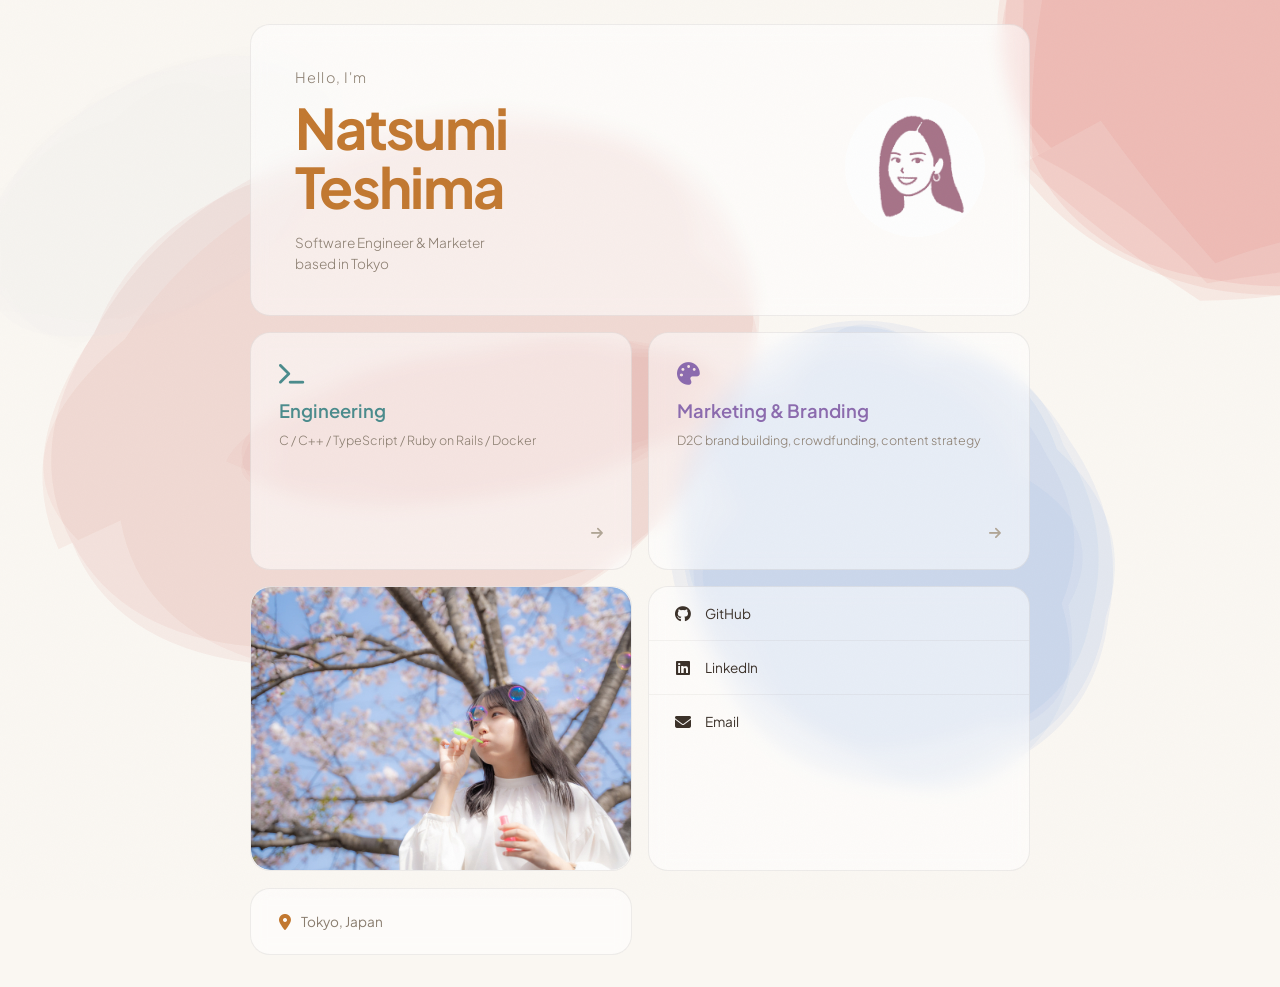
==== index.html @ 4cb2f99a "Change font to Plus Jakarta Sans" ====
<!DOCTYPE html>
<html>
	<head>
		<title>Natsumi Teshima</title>
		<meta charset="UTF-8" name="viewport" content="width=device-width, initial-scale=1.0">
		<link rel="preconnect" href="https://fonts.googleapis.com">
		<link rel="preconnect" href="https://fonts.gstatic.com" crossorigin>
		<link rel="stylesheet" href="https://cdnjs.cloudflare.com/ajax/libs/font-awesome/6.4.0/css/all.min.css">
		<link href="https://fonts.googleapis.com/css2?family=Plus+Jakarta+Sans:ital,wght@0,200..800;1,200..800&display=swap" rel="stylesheet">
		<link rel="stylesheet" type="text/css" href="css/style.css">
	</head>
	<body class="lang-en home-page">
		<div id="top-div">
			<div class="bento-grid">
				<!-- Hero card: name + avatar -->
				<a href="about.html" class="bento-card bento-hero">
					<div class="bento-hero-content">
						<p class="bento-hello">Hello, I'm</p>
						<h1 class="bento-name"><span class="natsumi" id="natsumi-home-page">Natsumi<br>Teshima</span></h1>
						<p class="bento-tagline">Software Engineer & Marketer<br>based in Tokyo</p>
					</div>
					<div class="bento-hero-image">
						<img src="images/avatar.png" alt="Natsumi Teshima">
					</div>
				</a>

				<!-- Engineering card -->
				<a href="engineering.html" class="bento-card bento-engineering">
					<div class="bento-card-icon"><i class="fas fa-terminal"></i></div>
					<h2 class="bento-card-title">Engineering</h2>
					<p class="bento-card-desc">C / C++ / TypeScript / Ruby on Rails / Docker</p>
					<span class="bento-card-arrow"><i class="fas fa-arrow-right"></i></span>
				</a>

				<!-- Marketing card -->
				<a href="marketing.html" class="bento-card bento-marketing">
					<div class="bento-card-icon"><i class="fas fa-palette"></i></div>
					<h2 class="bento-card-title">Marketing & Branding</h2>
					<p class="bento-card-desc">D2C brand building, crowdfunding, content strategy</p>
					<span class="bento-card-arrow"><i class="fas fa-arrow-right"></i></span>
				</a>

				<!-- Photo card -->
				<div class="bento-card bento-photo">
					<img src="images/photo1.jpg" alt="Photography">
				</div>

				<!-- Social card -->
				<div class="bento-card bento-social">
					<a href="https://github.com/" target="_blank" class="bento-social-link">
						<i class="fab fa-github"></i>
						<span>GitHub</span>
					</a>
					<a href="https://linkedin.com/" target="_blank" class="bento-social-link">
						<i class="fab fa-linkedin"></i>
						<span>LinkedIn</span>
					</a>
					<a href="mailto:natsu.bsk810@gmail.com" class="bento-social-link">
						<i class="fas fa-envelope"></i>
						<span>Email</span>
					</a>
				</div>

				<!-- Location card -->
				<div class="bento-card bento-location">
					<span class="bento-location-pin"><i class="fas fa-map-marker-alt"></i></span>
					<span class="bento-location-text">Tokyo, Japan</span>
				</div>
			</div>
		</div>
		<script src="js/watercolor.js"></script>
	</body>
</html>
---- css/style.css ----
* {
	text-decoration: none;
	list-style: none;
}

:root {
	--primary-color: #faf7f2;
	--secondary-color: #3a3028;
	--tertiary-color: rgba(245, 240, 232, 0.95);
	--natsumi-color: #c27830;
	--engineering-color: #4a8b8c;
	--marketing-color: #8b6aae;
	--technology-color: #a0644a;
}

html {
	font-family: 'Plus Jakarta Sans', sans-serif;
	font-weight: 400;
	background-color: var(--primary-color);
	line-height: 25px;
	color: var(--secondary-color);
}

body {
	margin-left: 20%;
	margin-right: 20%;
	margin-top: 80px;
	position: relative;
	overflow-x: hidden;
}

/* Content above watercolor canvas */
#top-div, #core-content, .navbar, footer {
	position: relative;
	z-index: 2;
}

/* ============================================
   WATERCOLOR CANVAS
   ============================================ */

/* Paper texture */
body::before {
	content: '';
	position: fixed;
	inset: 0;
	background-image: url("data:image/svg+xml,%3Csvg width='200' height='200' xmlns='http://www.w3.org/2000/svg'%3E%3Cfilter id='noise'%3E%3CfeTurbulence type='fractalNoise' baseFrequency='0.9' numOctaves='4' stitchTiles='stitch'/%3E%3C/filter%3E%3Crect width='200' height='200' filter='url(%23noise)' opacity='0.025'/%3E%3C/svg%3E");
	pointer-events: none;
	z-index: 99999;
	opacity: 1;
}

/* Watercolor canvas is drawn by js/watercolor.js */

/* ============================================
   HOME PAGE
   ============================================ */

.home-page {
	margin-top: 0;
	margin-left: 0;
	margin-right: 0;
}

ul {
	padding-left: 0;
}

#top-div {
	min-height: 100vh;
	display: flex;
	justify-content: center;
	align-items: center;
	padding: 24px;
}

/* Bento Grid */
.bento-grid {
	display: grid;
	grid-template-columns: 1fr 1fr;
	grid-template-rows: auto auto auto;
	gap: 16px;
	max-width: 780px;
	width: 100%;
}

.bento-card {
	background: rgba(255, 255, 255, 0.55);
	backdrop-filter: blur(8px);
	-webkit-backdrop-filter: blur(8px);
	border: 1px solid rgba(58, 48, 40, 0.08);
	border-radius: 20px;
	padding: 28px;
	transition: all 0.35s cubic-bezier(0.25, 0.46, 0.45, 0.94);
	position: relative;
	overflow: hidden;
	color: var(--secondary-color);
}

.bento-card:hover {
	text-decoration: none;
	color: var(--secondary-color);
}

/* Hero card */
.bento-hero {
	grid-column: 1 / -1;
	display: flex;
	align-items: center;
	justify-content: space-between;
	padding: 40px 44px;
	gap: 32px;
}

.bento-hero:hover {
	transform: translateY(-3px);
	box-shadow: 0 12px 40px rgba(194, 120, 48, 0.1);
	border-color: rgba(194, 120, 48, 0.2);
}

.bento-hero-content {
	flex: 1;
}

.bento-hello {
	font-size: 0.9rem;
	color: #8a7d6f;
	margin: 0 0 8px 0;
	font-weight: 300;
	letter-spacing: 0.08em;
}

.bento-name {
	font-size: 3.5rem;
	line-height: 1.05;
	margin: 0;
	letter-spacing: -0.03em;
	font-weight: 700;
}

.bento-tagline {
	font-size: 0.85rem;
	color: #8a7d6f;
	margin: 16px 0 0 0;
	line-height: 1.6;
	font-weight: 300;
}

.bento-hero-image img {
	width: 140px;
	height: 140px;
	border-radius: 50%;
	object-fit: cover;
	object-position: center 35%;
	animation: float 4s ease-in-out infinite;
}

/* Engineering card */
.bento-engineering {
	display: flex;
	flex-direction: column;
	justify-content: space-between;
	min-height: 180px;
}

.bento-engineering:hover {
	transform: translateY(-3px);
	box-shadow: 0 12px 40px rgba(74, 139, 140, 0.12);
	border-color: rgba(74, 139, 140, 0.3);
}

.bento-engineering .bento-card-icon {
	color: var(--engineering-color);
}

.bento-engineering .bento-card-title {
	color: var(--engineering-color);
}

/* Marketing card */
.bento-marketing {
	display: flex;
	flex-direction: column;
	justify-content: space-between;
	min-height: 180px;
}

.bento-marketing:hover {
	transform: translateY(-3px);
	box-shadow: 0 12px 40px rgba(139, 106, 174, 0.12);
	border-color: rgba(139, 106, 174, 0.3);
}

.bento-marketing .bento-card-icon {
	color: var(--marketing-color);
}

.bento-marketing .bento-card-title {
	color: var(--marketing-color);
}

/* Card shared styles */
.bento-card-icon {
	font-size: 1.4rem;
	margin-bottom: 12px;
}

.bento-card-icon i {
	margin: 0;
}

.bento-card-title {
	font-size: 1.15rem;
	font-weight: 600;
	margin: 0 0 8px 0;
}

.bento-card-title::after {
	display: none;
}

.bento-card-desc {
	font-size: 0.78rem;
	color: #8a7d6f;
	margin: 0;
	line-height: 1.5;
	font-weight: 300;
	flex: 1;
}

.bento-card-arrow {
	display: flex;
	justify-content: flex-end;
	margin-top: 12px;
	font-size: 0.85rem;
	color: #b0a595;
	transition: transform 0.3s;
}

.bento-card-arrow i {
	margin: 0;
}

.bento-card:hover .bento-card-arrow {
	transform: translateX(4px);
}

/* Photo card */
.bento-photo {
	padding: 0;
	grid-row: span 1;
}

.bento-photo img {
	width: 100%;
	height: 100%;
	min-height: 120px;
	object-fit: cover;
	border-radius: 20px;
	display: block;
}

/* Social card */
.bento-social {
	display: flex;
	flex-direction: column;
	gap: 0;
	padding: 0;
}

.bento-social-link {
	display: flex;
	align-items: center;
	gap: 12px;
	padding: 14px 24px;
	font-size: 0.85rem;
	color: var(--secondary-color);
	transition: all 0.25s;
	border-bottom: 1px solid rgba(58, 48, 40, 0.05);
}

.bento-social-link:last-child {
	border-bottom: none;
}

.bento-social-link:hover {
	background: rgba(194, 120, 48, 0.06);
	color: var(--natsumi-color);
	text-decoration: none;
	padding-left: 28px;
}

.bento-social-link i {
	font-size: 1rem;
	width: 20px;
	text-align: center;
	margin: 0;
}

/* Location card */
.bento-location {
	display: flex;
	align-items: center;
	gap: 10px;
	padding: 20px 28px;
}

.bento-location-pin {
	color: var(--natsumi-color);
	font-size: 1rem;
}

.bento-location-pin i {
	margin: 0;
}

.bento-location-text {
	font-size: 0.85rem;
	color: #8a7d6f;
	font-weight: 400;
}

/* Colored keywords - Monet palette */
.natsumi {
	color: var(--natsumi-color);
	display: inline-block;
	transition: 0.3s;
}

.nav-list li .natsumi {
	color: var(--natsumi-color);
}

.navbar-natsumi:hover {
	color: var(--natsumi-color);
}

#natsumi-home-page:hover {
	transform: scale(1.03);
}

.engineering {
	color: var(--engineering-color) !important;
	transition: 0.3s;
	display: inline-block;
}

.nav-list li .engineering {
	color: var(--engineering-color);
}

.navbar-engineering:hover {
	color: var(--engineering-color);
}


.marketing {
	color: var(--marketing-color) !important;
	display: inline-block;
	transition: 0.3s;
}

.nav-list li .marketing {
	color: var(--marketing-color);
}

.navbar-marketing:hover {
	color: var(--marketing-color);
}


.technology {
	color: var(--technology-color);
}

/* ============================================
   NAVBAR
   ============================================ */

.navbar {
	background-color: var(--tertiary-color);
	backdrop-filter: blur(12px);
	-webkit-backdrop-filter: blur(12px);
	color: #fff;
	position: fixed;
	width: 100vw;
	height: 60px;
	top: 0;
	left: 0;
	z-index: 100;
	display: flex;
	justify-content: space-between;
	align-items: center;
	border-bottom: 1px solid rgba(58, 48, 40, 0.06);
}

.nav-list {
	padding: 0;
	margin-left: 20%;
}

.nav-list li {
	display: inline;
	margin-right: 20px;
}

.nav-list li a {
	text-decoration: none;
	color: var(--secondary-color);
	transition: 0.2s;
}

.navbar .burger-menu {
	position: absolute;
	width: 30px;
	top: 0px;
	right: 0px;
	margin-right: 20px;
	margin-top: 15px;
	cursor: pointer;
	display: none;
	transition: 0.5s;
	opacity: 0.7;
}

.burger-menu:hover {
	rotate: 180deg;
}

/* ============================================
   LINKS & GENERAL
   ============================================ */

footer {
	color: #999;
	font-size: 14px;
	text-align: center;
	animation: fadein 1s ease-in-out;
}

a {
	color: inherit;
	text-decoration: none;
}

a:visited {
	color: inherit;
}

a:hover {
	color: var(--natsumi-color);
	text-decoration: underline;
}

.links {
	display: flex;
	margin: 0;
	padding: 0;
}

.links ul {
	list-style: none;
	padding-left: 0;
	margin: 0;
}

i, .icon {
	margin-right: 10px;
}

/* ============================================
   BIO TIMELINE
   ============================================ */

#bio {
	padding-left: 0;
	margin: 0;
}

#bio li {
	margin-bottom: 16px;
	display: flex;
}

.year {
	margin-right: 16px;
	font-weight: bold;
	color: #8a7d6f;
}

/* ============================================
   HEADINGS
   ============================================ */

h2 {
	margin-top: 40px;
	position: relative;
	display: inline-block;
}

/* Watercolor underline on h2 */
h2::after {
	content: '';
	position: absolute;
	bottom: -2px;
	left: -4px;
	right: -4px;
	height: 8px;
	border-radius: 4px;
	opacity: 0.25;
	z-index: -1;
}

h1 + h2::after,
.personal-projects h2::after,
div:nth-child(odd) > h2::after {
	background: linear-gradient(90deg, rgba(74, 139, 140, 0.6), rgba(74, 139, 140, 0.1));
}

.school-projects h2::after,
div:nth-child(even) > h2::after {
	background: linear-gradient(90deg, rgba(139, 106, 174, 0.6), rgba(139, 106, 174, 0.1));
}

h2, h3, h4, h5, h6 {
	scroll-margin-top: 60px;
}

h3 img {
	margin-top: -5px;
	margin-left: 8px;
	vertical-align: middle;
}

hr {
	margin: 50px;
	border: none;
	height: 1px;
	background: linear-gradient(90deg, transparent, rgba(58, 48, 40, 0.12), transparent);
}

/* ============================================
   PROJECTS
   ============================================ */

.project-screenshot {
	width: 100%;
	height: auto;
	border: 1px solid rgba(58, 48, 40, 0.12);
	border-radius: 10px;
}

.project-demo {
	border-radius: 12px;
}

.demo-label {
	font-weight: bold;
	margin-top: 1em;
	margin-bottom: 0.3em;
}

.project-div {
	display: none;
	animation: fadein 1s ease;
}

.project-name {
	transition: 0.2s;
}

.project-name:hover {
	text-decoration: underline;
	cursor: pointer;
}

.project-tech-icon {
	width: 25px;
	height: 25px;
	object-fit: contain;
}

.project-div a {
	text-decoration: underline;
}

/* ============================================
   TECH ICONS
   ============================================ */

.tech-icon {
	width: 42px;
	height: 42px;
	object-fit: contain;
	transition: transform 0.2s;
}

.tech-icon:hover {
	transform: scale(1.15);
}

.tech-link:hover {
	text-decoration: none;
}

/* ============================================
   HERO (ABOUT PAGE)
   ============================================ */

#hero-section {
	display: flex;
	align-items: center;
	gap: 60px;
	margin-bottom: 60px;
	margin-top: 20px;
}

#hero-text {
	flex: 1;
}

#hero-name {
	font-size: 4rem;
	font-weight: bold;
	color: var(--secondary-color);
	margin: 0 0 15px -5px;
	line-height: 1.1;
}

#hero-subtitle {
	font-size: 1.4rem;
	color: var(--natsumi-color);
	margin: 0;
	font-weight: 500;
}

#hero-image {
	flex: 0 0 auto;
}

#hero-profile-pic {
	width: 200px;
	height: 200px;
	border-radius: 50%;
	object-fit: cover;
	object-position: center 35%;
	scale: 1.15;
	animation: float 4s ease-in-out infinite;
}

@keyframes float {
	0%, 100% { transform: translateY(0px); }
	50% { transform: translateY(-8px); }
}

/* ============================================
   STATS
   ============================================ */

.stats-row {
	display: flex;
	gap: 40px;
	margin: 16px 0;
	padding: 16px 20px;
	background: linear-gradient(135deg, rgba(194, 120, 48, 0.06), rgba(139, 106, 174, 0.06));
	border-radius: 12px;
	border: 1px solid rgba(58, 48, 40, 0.05);
}

.stat-block {
	text-align: center;
}

.stat-value {
	font-size: 1.8rem;
	font-weight: bold;
	color: var(--secondary-color);
}

.stat-label {
	font-size: 0.8em;
	color: #8a7d6f;
}

/* ============================================
   PHOTO GRID
   ============================================ */

.photo-grid {
	display: grid;
	grid-template-columns: repeat(3, 1fr);
	gap: 8px;
	margin: 16px 0;
}

.photo-grid img {
	width: 100%;
	height: 180px;
	object-fit: cover;
	border-radius: 8px;
	border: 1px solid rgba(58, 48, 40, 0.08);
}

.photo-placeholder {
	width: 100%;
	height: 180px;
	background: linear-gradient(135deg, rgba(180, 210, 230, 0.15), rgba(210, 190, 140, 0.1));
	border-radius: 8px;
	display: flex;
	align-items: center;
	justify-content: center;
	font-size: 0.85em;
	color: #b0a595;
	border: 1px solid rgba(58, 48, 40, 0.06);
}

.photo-placeholder:nth-child(2) {
	background: linear-gradient(135deg, rgba(210, 170, 190, 0.15), rgba(170, 200, 160, 0.1));
}

.photo-placeholder:nth-child(3) {
	background: linear-gradient(135deg, rgba(170, 200, 160, 0.15), rgba(180, 210, 230, 0.1));
}

.photo-placeholder:nth-child(4) {
	background: linear-gradient(135deg, rgba(210, 190, 140, 0.15), rgba(210, 170, 190, 0.1));
}

.photo-placeholder:nth-child(5) {
	background: linear-gradient(135deg, rgba(180, 165, 210, 0.15), rgba(180, 210, 230, 0.1));
}

.photo-placeholder:nth-child(6) {
	background: linear-gradient(135deg, rgba(194, 120, 48, 0.1), rgba(170, 200, 160, 0.1));
}

/* ============================================
   EXPERIENCE
   ============================================ */

.experience-item {
	margin-bottom: 24px;
}

.experience-item h4 {
	margin: 0 0 4px 0;
}

.experience-item .period {
	font-size: 0.85em;
	color: #8a7d6f;
	margin-bottom: 4px;
}

.experience-item .role {
	font-weight: 600;
	margin-bottom: 4px;
}

.experience-item ul {
	padding-left: 20px;
	margin-top: 4px;
}

.experience-item ul li {
	list-style: disc;
	margin-bottom: 4px;
	font-size: 0.9em;
	color: #6b5d4f;
}

/* ============================================
   ANIMATIONS
   ============================================ */

@keyframes fall {
	from {
		opacity: 0;
		transform: translateY(-30px);
	}
	to {
		opacity: 1;
		transform: translateY(0);
	}
}

#natsumi-home-page {
	animation: fall 1.5s ease-in-out;
}

.bento-hero {
	animation: bento-appear 0.6s ease-out both;
}

.bento-engineering {
	animation: bento-appear 0.6s ease-out 0.1s both;
}

.bento-marketing {
	animation: bento-appear 0.6s ease-out 0.15s both;
}

.bento-photo {
	animation: bento-appear 0.6s ease-out 0.2s both;
}

.bento-social {
	animation: bento-appear 0.6s ease-out 0.25s both;
}

.bento-location {
	animation: bento-appear 0.6s ease-out 0.3s both;
}

@keyframes bento-appear {
	from {
		opacity: 0;
		transform: translateY(20px) scale(0.97);
	}
	to {
		opacity: 1;
		transform: translateY(0) scale(1);
	}
}

@keyframes fadein {
	from { opacity: 0; transform: translateY(-20px); }
	to   { opacity: 1; transform: translateY(0px); }
}

#top-div, #core-content {
	animation: fadein 1s ease-in-out;
}

/* ============================================
   IMAGE SLIDER
   ============================================ */

.image-slider {
	display: flex;
	overflow-x: auto;
	scroll-snap-type: x mandatory;
	gap: 15px;
	border-radius: 10px;
	scrollbar-width: none;
}

.image-slider::-webkit-scrollbar {
	display: none;
}

.image-slider img {
	flex: 0 0 85%;
	max-height: 300px;
	border-radius: 10px;
	object-fit: cover;
	scroll-snap-align: start;
}

/* ============================================
   LANGUAGE TOGGLE
   ============================================ */

body.lang-en .lang-jp { display: none; }
body.lang-jp .lang-en { display: none; }

.lang-toggle {
	text-align: right;
	margin-bottom: 10px;
	font-size: 0.9rem;
}

.lang-toggle a {
	cursor: pointer;
	color: var(--secondary-color);
	opacity: 0.5;
	transition: 0.3s;
}

.lang-toggle a.active {
	opacity: 1;
	font-weight: 700;
}

.lang-toggle a:hover {
	opacity: 1;
}

/* ============================================
   RESPONSIVE
   ============================================ */

.responsive-iframe-container {
	position: relative;
	padding-bottom: 56.25%;
	height: 0;
	overflow: hidden;
}

.responsive-iframe-container iframe {
	position: absolute;
	top: 0;
	left: 0;
	width: 100%;
	height: 100%;
}

@media (max-width: 576px) {
	body {
		margin-left: 5%;
		margin-right: 5%;
	}
}

@media (max-width: 768px) {
	.navbar .burger-menu {
		display: block;
	}

	.nav-list li {
		margin-right: 0px;
		margin-top: 25px;
		font-size: 1.2em;
	}

	.nav-list {
		margin: 0;
		position: absolute;
		top: 0px;
		left: 0px;
		width: 100%;
		height: 100vh;
		display: flex;
		justify-content: center;
		align-items: center;
		flex-direction: column;
		background-color: var(--tertiary-color);
		backdrop-filter: blur(12px);
		margin-left: 100%;
		transition: all 0.5s ease;
	}

	.nav-list.mobile-menu {
		margin-left: 0;
	}

	.bento-grid {
		grid-template-columns: 1fr;
		max-width: 100%;
	}

	.bento-hero {
		flex-direction: column;
		text-align: center;
		padding: 32px 24px;
		gap: 24px;
	}

	.bento-name {
		font-size: 2.5rem;
	}

	.bento-hero-image img {
		width: 110px;
		height: 110px;
	}

	#top-div {
		padding: 16px;
	}

	#hero-section {
		flex-direction: column;
		text-align: center;
		gap: 30px;
		margin-bottom: 40px;
	}

	#hero-name {
		font-size: 3rem;
		margin: 0 0 15px 0;
	}

	#hero-subtitle {
		font-size: 1.2rem;
	}

	#hero-profile-pic {
		width: 160px;
		height: 160px;
	}

	.photo-grid {
		grid-template-columns: repeat(2, 1fr);
	}

	.stats-row {
		flex-wrap: wrap;
		gap: 20px;
	}
}

@media (min-width: 1200px) {
	body {
		margin-left: 30%;
		margin-right: 30%;
	}
	.nav-list {
		margin-left: 30%;
	}
}
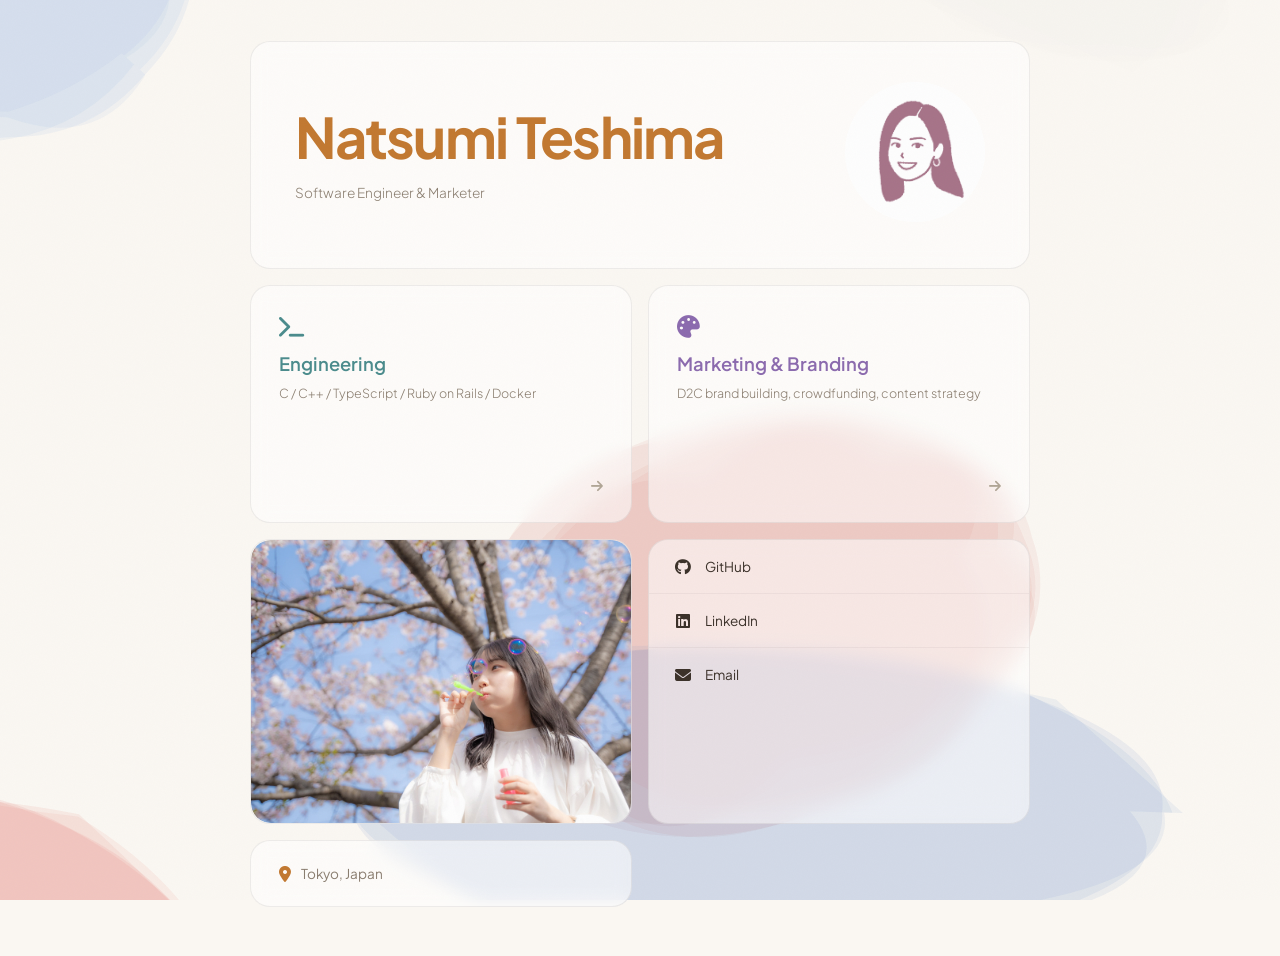
==== commit 5d3eb518: "Fixed index" ====
--- a/index.html
+++ b/index.html
@@ -15,9 +15,8 @@
 				<!-- Hero card: name + avatar -->
 				<a href="about.html" class="bento-card bento-hero">
 					<div class="bento-hero-content">
-						<p class="bento-hello">Hello, I'm</p>
-						<h1 class="bento-name"><span class="natsumi" id="natsumi-home-page">Natsumi<br>Teshima</span></h1>
-						<p class="bento-tagline">Software Engineer & Marketer<br>based in Tokyo</p>
+						<h1 class="bento-name"><span class="natsumi" id="natsumi-home-page">Natsumi Teshima</span></h1>
+						<p class="bento-tagline">Software Engineer & Marketer</p>
 					</div>
 					<div class="bento-hero-image">
 						<img src="images/avatar.png" alt="Natsumi Teshima">
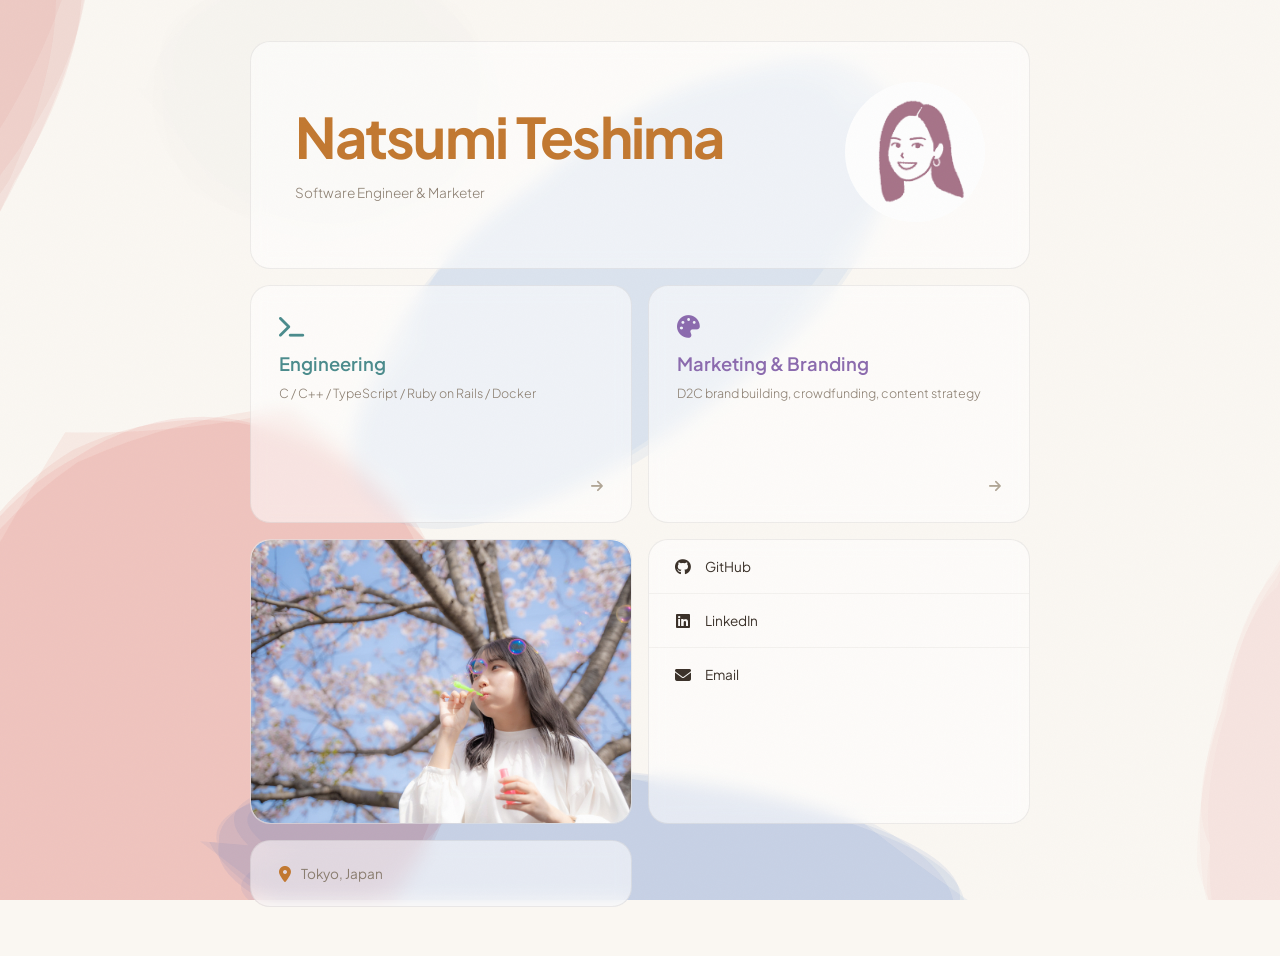
==== commit 6ccb0bc3: "Add favicon" ====
--- a/index.html
+++ b/index.html
@@ -8,6 +8,7 @@
 		<link rel="stylesheet" href="https://cdnjs.cloudflare.com/ajax/libs/font-awesome/6.4.0/css/all.min.css">
 		<link href="https://fonts.googleapis.com/css2?family=Plus+Jakarta+Sans:ital,wght@0,200..800;1,200..800&display=swap" rel="stylesheet">
 		<link rel="stylesheet" type="text/css" href="css/style.css">
+		<link rel="icon" type="image/png" href="images/avatar.png">
 	</head>
 	<body class="lang-en home-page">
 		<div id="top-div">
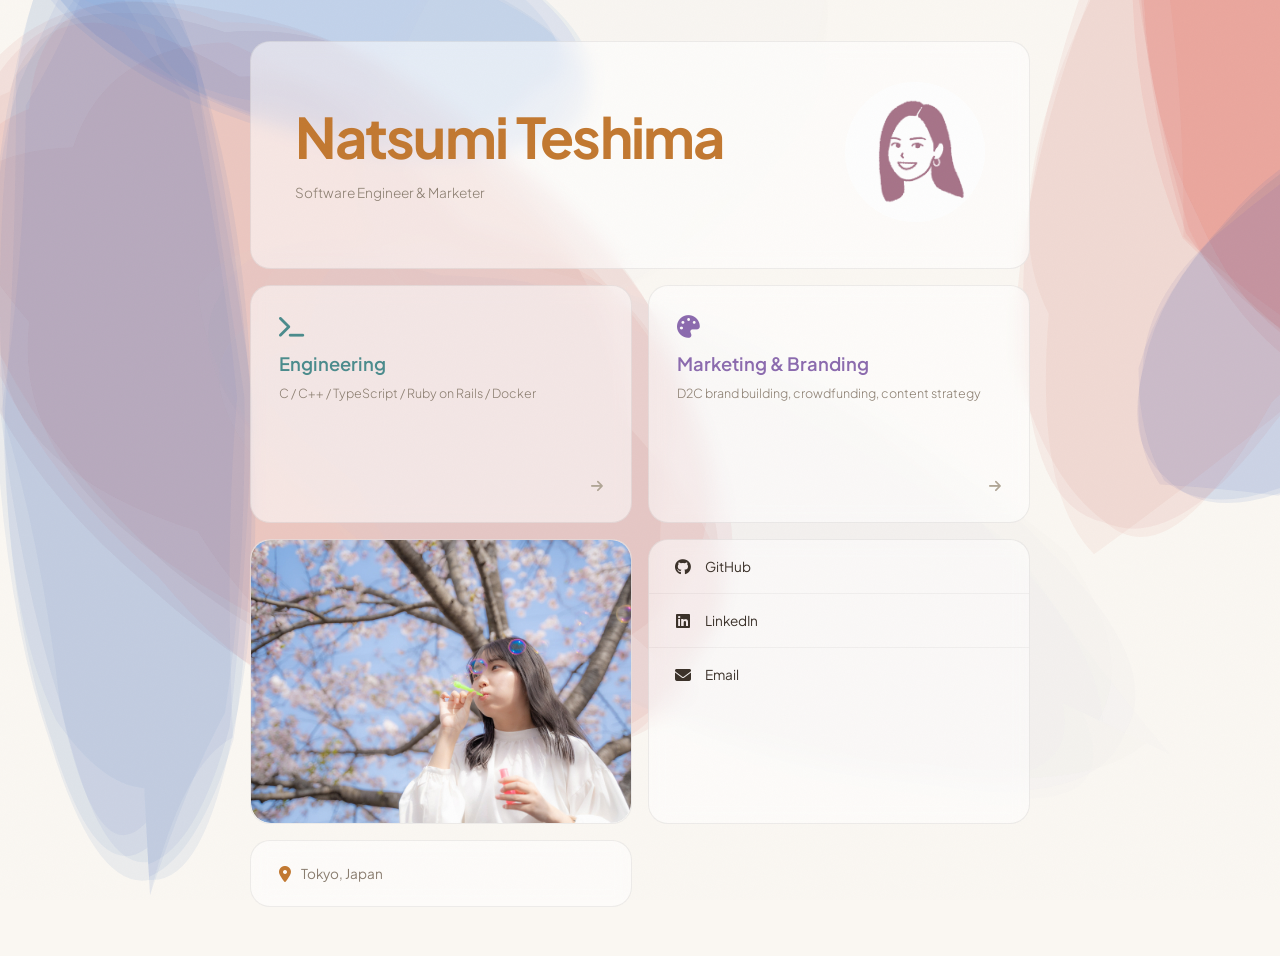
==== commit 7d282f7e: "Fix favicon" ====
--- a/index.html
+++ b/index.html
@@ -8,7 +8,7 @@
 		<link rel="stylesheet" href="https://cdnjs.cloudflare.com/ajax/libs/font-awesome/6.4.0/css/all.min.css">
 		<link href="https://fonts.googleapis.com/css2?family=Plus+Jakarta+Sans:ital,wght@0,200..800;1,200..800&display=swap" rel="stylesheet">
 		<link rel="stylesheet" type="text/css" href="css/style.css">
-		<link rel="icon" type="image/png" href="images/avatar.png">
+		<link rel="icon" type="image/png" href="images/favicon.png">
 	</head>
 	<body class="lang-en home-page">
 		<div id="top-div">
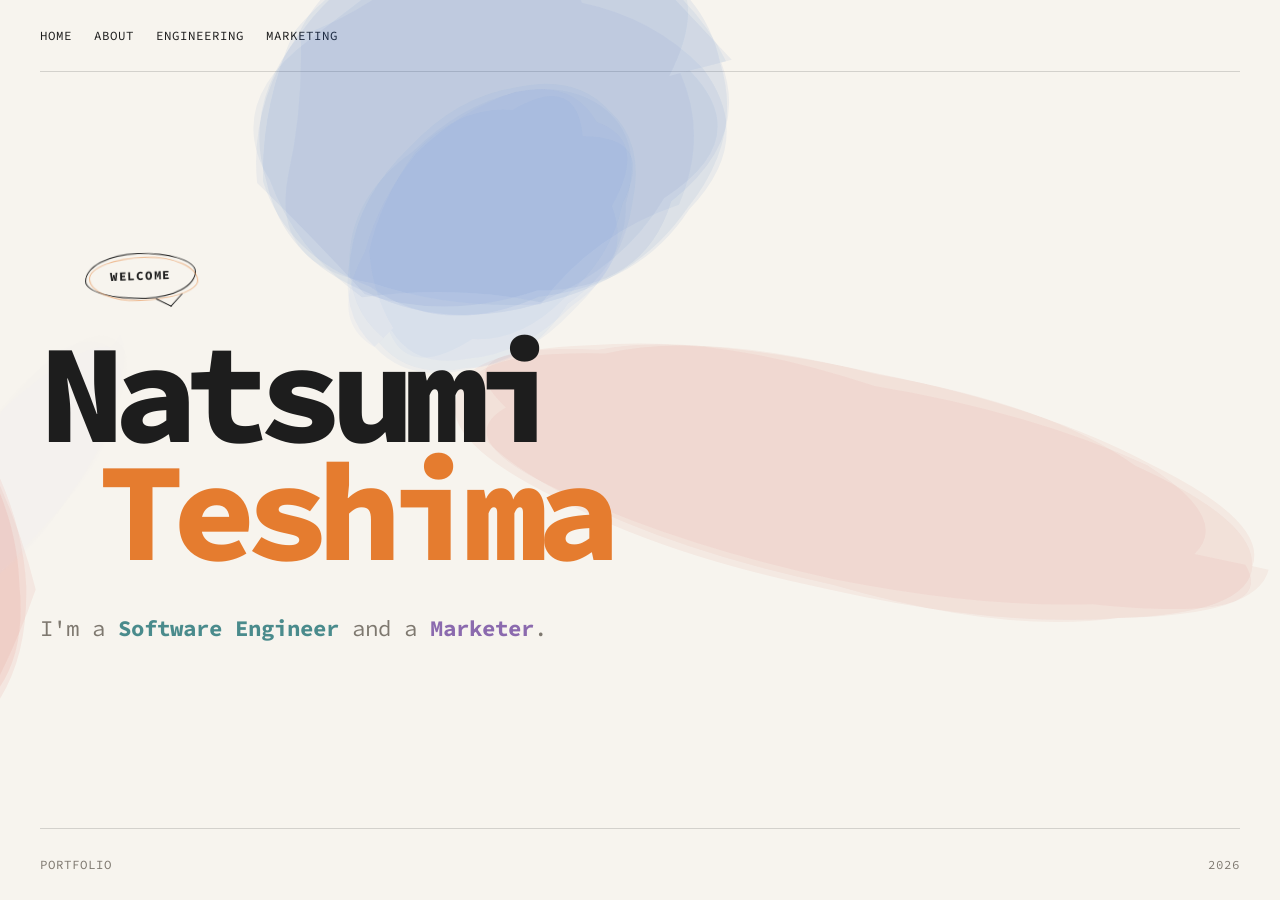
==== commit 43f6e45a: "Redesigned portfolio" ====
--- a/index.html
+++ b/index.html
@@ -1,73 +1,358 @@
 <!DOCTYPE html>
-<html>
-	<head>
-		<title>Natsumi Teshima</title>
-		<meta charset="UTF-8" name="viewport" content="width=device-width, initial-scale=1.0">
-		<link rel="preconnect" href="https://fonts.googleapis.com">
-		<link rel="preconnect" href="https://fonts.gstatic.com" crossorigin>
-		<link rel="stylesheet" href="https://cdnjs.cloudflare.com/ajax/libs/font-awesome/6.4.0/css/all.min.css">
-		<link href="https://fonts.googleapis.com/css2?family=Plus+Jakarta+Sans:ital,wght@0,200..800;1,200..800&display=swap" rel="stylesheet">
-		<link rel="stylesheet" type="text/css" href="css/style.css">
-		<link rel="icon" type="image/png" href="images/favicon.png">
-	</head>
-	<body class="lang-en home-page">
-		<div id="top-div">
-			<div class="bento-grid">
-				<!-- Hero card: name + avatar -->
-				<a href="about.html" class="bento-card bento-hero">
-					<div class="bento-hero-content">
-						<h1 class="bento-name"><span class="natsumi" id="natsumi-home-page">Natsumi Teshima</span></h1>
-						<p class="bento-tagline">Software Engineer & Marketer</p>
-					</div>
-					<div class="bento-hero-image">
-						<img src="images/avatar.png" alt="Natsumi Teshima">
-					</div>
-				</a>
-
-				<!-- Engineering card -->
-				<a href="engineering.html" class="bento-card bento-engineering">
-					<div class="bento-card-icon"><i class="fas fa-terminal"></i></div>
-					<h2 class="bento-card-title">Engineering</h2>
-					<p class="bento-card-desc">C / C++ / TypeScript / Ruby on Rails / Docker</p>
-					<span class="bento-card-arrow"><i class="fas fa-arrow-right"></i></span>
-				</a>
-
-				<!-- Marketing card -->
-				<a href="marketing.html" class="bento-card bento-marketing">
-					<div class="bento-card-icon"><i class="fas fa-palette"></i></div>
-					<h2 class="bento-card-title">Marketing & Branding</h2>
-					<p class="bento-card-desc">D2C brand building, crowdfunding, content strategy</p>
-					<span class="bento-card-arrow"><i class="fas fa-arrow-right"></i></span>
-				</a>
-
-				<!-- Photo card -->
-				<div class="bento-card bento-photo">
-					<img src="images/photo1.jpg" alt="Photography">
-				</div>
-
-				<!-- Social card -->
-				<div class="bento-card bento-social">
-					<a href="https://github.com/" target="_blank" class="bento-social-link">
-						<i class="fab fa-github"></i>
-						<span>GitHub</span>
-					</a>
-					<a href="https://linkedin.com/" target="_blank" class="bento-social-link">
-						<i class="fab fa-linkedin"></i>
-						<span>LinkedIn</span>
-					</a>
-					<a href="mailto:natsu.bsk810@gmail.com" class="bento-social-link">
-						<i class="fas fa-envelope"></i>
-						<span>Email</span>
-					</a>
-				</div>
-
-				<!-- Location card -->
-				<div class="bento-card bento-location">
-					<span class="bento-location-pin"><i class="fas fa-map-marker-alt"></i></span>
-					<span class="bento-location-text">Tokyo, Japan</span>
-				</div>
-			</div>
-		</div>
-		<script src="js/watercolor.js"></script>
-	</body>
+<html lang="en">
+<head>
+    <meta charset="UTF-8">
+    <meta name="viewport" content="width=device-width, initial-scale=1.0">
+    <title>Natsumi Teshima</title>
+    <link rel="preconnect" href="https://fonts.googleapis.com">
+    <link rel="preconnect" href="https://fonts.gstatic.com" crossorigin>
+    <link href="https://fonts.googleapis.com/css2?family=Source+Code+Pro:wght@400;500;600;700;800&display=swap" rel="stylesheet">
+    <link rel="icon" type="image/png" href="images/favicon.png">
+    <style>
+        :root {
+            --bg: #f7f4ee;
+            --text: #1d1d1d;
+            --muted: #7e786f;
+            --accent: #e57c2f;
+            --line: rgba(29, 29, 29, 0.16);
+        }
+
+        * {
+            box-sizing: border-box;
+        }
+
+        html,
+        body {
+            margin: 0;
+            min-height: 100%;
+        }
+
+        body {
+            background: var(--bg);
+            color: var(--text);
+            font-family: "Source Code Pro", monospace;
+        }
+
+        a {
+            color: inherit;
+            text-decoration: none;
+        }
+
+        .home {
+            width: min(1200px, calc(100% - 40px));
+            min-height: 100vh;
+            margin: 0 auto;
+            display: grid;
+            grid-template-rows: auto 1fr auto;
+        }
+
+        header,
+        footer {
+            min-height: 72px;
+            display: flex;
+            align-items: center;
+            justify-content: space-between;
+            font-size: 0.78rem;
+            letter-spacing: 0.08em;
+            text-transform: uppercase;
+        }
+
+        header {
+            border-bottom: 1px solid var(--line);
+        }
+
+        footer {
+            border-top: 1px solid var(--line);
+            color: var(--muted);
+        }
+
+        .logo {
+            font-weight: 800;
+        }
+
+        .nav {
+            display: flex;
+            gap: 22px;
+        }
+
+        .nav a {
+            transition: color 0.25s ease;
+        }
+
+        .nav a:hover {
+            color: var(--accent);
+        }
+
+        .burger {
+            display: none;
+            flex-direction: column;
+            justify-content: center;
+            gap: 5px;
+            width: 28px;
+            height: 28px;
+            cursor: pointer;
+            z-index: 200;
+        }
+
+        .burger span {
+            display: block;
+            width: 100%;
+            height: 2px;
+            background: var(--text);
+            border-radius: 2px;
+            transition: transform 0.3s ease, opacity 0.3s ease;
+        }
+
+        .burger.active span:nth-child(1) {
+            transform: translateY(7px) rotate(45deg);
+        }
+
+        .burger.active span:nth-child(2) {
+            opacity: 0;
+        }
+
+        .burger.active span:nth-child(3) {
+            transform: translateY(-7px) rotate(-45deg);
+        }
+
+        main {
+            display: flex;
+            align-items: center;
+            padding: 72px 0;
+        }
+
+        .hero {
+            width: min(900px, 100%);
+        }
+
+        .bubble {
+            position: relative;
+            display: inline-flex;
+            align-items: center;
+            justify-content: center;
+            margin: 0 0 34px 5%;
+            padding: 14px 24px 15px;
+            border: 1.5px solid var(--text);
+            border-radius: 48% 52% 46% 54% / 58% 44% 56% 42%;
+            background: transparent;
+            font-size: 0.78rem;
+            font-weight: 700;
+            letter-spacing: 0.14em;
+            text-transform: uppercase;
+            transform: rotate(-2deg);
+        }
+
+        .bubble::before {
+            content: "";
+            position: absolute;
+            right: 18px;
+            bottom: -8px;
+            width: 16px;
+            height: 16px;
+            border-right: 1.5px solid var(--text);
+            border-bottom: 1.5px solid var(--text);
+            background: transparent;
+            transform: rotate(36deg) skew(-8deg, -8deg);
+        }
+
+        .bubble::after {
+            content: "";
+            position: absolute;
+            inset: 3px -3px -3px 3px;
+            border: 1px solid rgba(229, 124, 47, 0.5);
+            border-radius: 52% 48% 55% 45% / 46% 58% 42% 54%;
+            z-index: -1;
+        }
+
+        h1 {
+            margin: 0;
+            font-size: clamp(4.4rem, 11vw, 10rem);
+            line-height: 0.84;
+            letter-spacing: -0.08em;
+            font-weight: 800;
+        }
+
+        .name-link {
+            display: inline-block;
+            position: relative;
+        }
+
+        .first-name,
+        .last-name {
+            display: block;
+            transition:
+                transform 0.5s cubic-bezier(0.22, 1, 0.36, 1),
+                letter-spacing 0.5s cubic-bezier(0.22, 1, 0.36, 1);
+        }
+
+        .last-name {
+            color: var(--accent);
+            margin-left: 0.42em;
+        }
+
+        .name-link:hover .first-name {
+            transform: translateX(0.08em);
+            letter-spacing: -0.065em;
+        }
+
+        .name-link:hover .last-name {
+            transform: translateX(-0.08em);
+            letter-spacing: -0.065em;
+        }
+
+        .description {
+            margin: 40px 0 0;
+            color: var(--muted);
+            font-size: clamp(1.05rem, 2vw, 1.4rem);
+            line-height: 1.7;
+        }
+
+        .description .eng {
+            color: #4a8b8c;
+        }
+
+        .description .mkt {
+            color: #8b6aae;
+        }
+
+        .description a {
+            position: relative;
+            font-weight: 700;
+            transition:
+                color 0.25s ease,
+                transform 0.3s cubic-bezier(0.22, 1, 0.36, 1);
+            display: inline-block;
+        }
+
+        .description a::after {
+            content: "";
+            position: absolute;
+            left: 50%;
+            bottom: -3px;
+            width: 100%;
+            height: 2px;
+            background: currentColor;
+            transform: translateX(-50%) scaleX(0);
+            transform-origin: center;
+            transition: transform 0.35s cubic-bezier(0.22, 1, 0.36, 1);
+        }
+
+        .description a:hover {
+            transform: translateY(-2px);
+        }
+
+        .description a:hover::after {
+            transform: translateX(-50%) scaleX(1);
+        }
+
+        @media (max-width: 640px) {
+            .home {
+                width: min(100% - 24px, 1200px);
+            }
+
+            header,
+            footer {
+                min-height: 64px;
+            }
+
+            .burger {
+                display: flex;
+            }
+
+            .nav {
+                position: fixed;
+                top: 0;
+                left: 0;
+                right: 0;
+                bottom: 0;
+                background: var(--bg);
+                flex-direction: column;
+                align-items: center;
+                justify-content: center;
+                gap: 32px;
+                font-size: 1.2rem;
+                z-index: 150;
+                opacity: 0;
+                pointer-events: none;
+                transition: opacity 0.3s ease;
+            }
+
+            .nav.open {
+                opacity: 1;
+                pointer-events: auto;
+            }
+
+            main {
+                padding: 52px 0;
+            }
+
+            .bubble {
+                margin-left: 2%;
+                margin-bottom: 28px;
+                padding: 12px 20px 13px;
+            }
+
+            h1 {
+                font-size: clamp(4rem, 19vw, 6.8rem);
+            }
+
+            .last-name {
+                margin-left: 0.18em;
+            }
+
+            .description {
+                margin-top: 32px;
+            }
+        }
+
+        @media (prefers-reduced-motion: reduce) {
+            * {
+                transition: none !important;
+            }
+        }
+    </style>
+</head>
+<body>
+    <div class="home">
+        <header>
+            <nav class="nav" id="nav">
+                <a href="index.html">Home</a>
+                <a href="about.html">About</a>
+                <a href="engineering.html">Engineering</a>
+                <a href="marketing.html">Marketing</a>
+            </nav>
+            <div class="burger" id="burger" onclick="document.getElementById('nav').classList.toggle('open');this.classList.toggle('active')">
+                <span></span>
+                <span></span>
+                <span></span>
+            </div>
+        </header>
+
+        <main>
+            <section class="hero">
+                <div class="bubble">Welcome</div>
+
+                <h1>
+                    <a class="name-link" href="about.html">
+                        <span class="first-name">Natsumi</span>
+                        <span class="last-name">Teshima</span>
+                    </a>
+                </h1>
+
+                <p class="description">
+                    I'm a
+                    <a class="eng" href="engineering.html">Software Engineer</a>
+                    and a
+                    <a class="mkt" href="marketing.html">Marketer</a>.
+                </p>
+            </section>
+        </main>
+
+        <footer>
+            <span>Portfolio</span>
+            <span>2026</span>
+        </footer>
+    </div>
+    <script src="js/watercolor.js"></script>
+</body>
 </html>
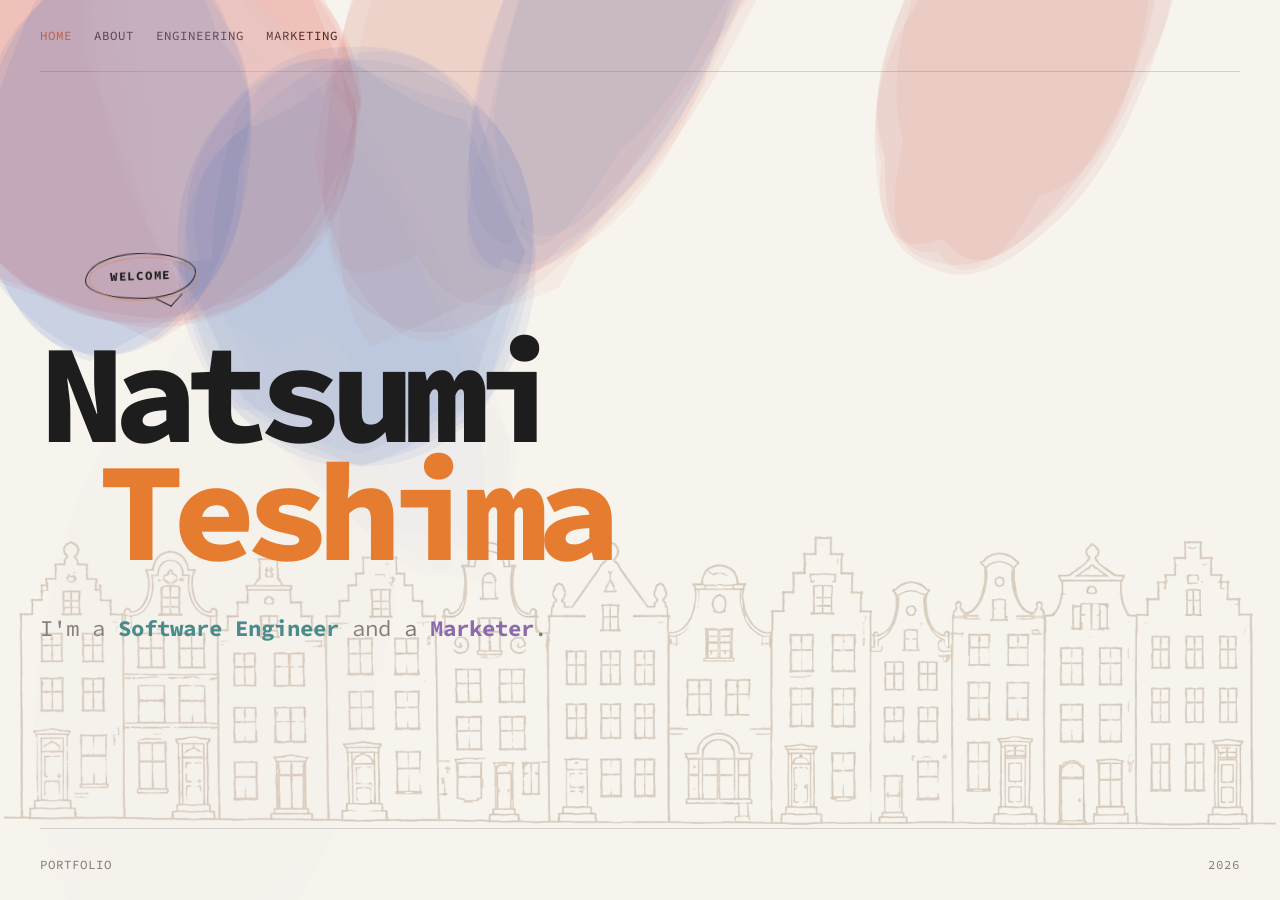
==== commit 75a3aec9: "Update Japanese copy and refine design across all pages" ====
--- a/index.html
+++ b/index.html
@@ -6,7 +6,7 @@
     <title>Natsumi Teshima</title>
     <link rel="preconnect" href="https://fonts.googleapis.com">
     <link rel="preconnect" href="https://fonts.gstatic.com" crossorigin>
-    <link href="https://fonts.googleapis.com/css2?family=Source+Code+Pro:wght@400;500;600;700;800&display=swap" rel="stylesheet">
+    <link href="https://fonts.googleapis.com/css2?family=Source+Code+Pro:wght@400;500;600;700;800&family=M+PLUS+1+Code:wght@400;500;600;700&display=swap" rel="stylesheet">
     <link rel="icon" type="image/png" href="images/favicon.png">
     <style>
         :root {
@@ -25,12 +25,13 @@
         body {
             margin: 0;
             min-height: 100%;
+            overflow-x: hidden;
         }
 
         body {
             background: var(--bg);
             color: var(--text);
-            font-family: "Source Code Pro", monospace;
+            font-family: "Source Code Pro", "M PLUS 1 Code", monospace;
         }
 
         a {
@@ -64,6 +65,8 @@
         footer {
             border-top: 1px solid var(--line);
             color: var(--muted);
+            position: relative;
+            z-index: 2;
         }
 
         .logo {
@@ -79,7 +82,8 @@
             transition: color 0.25s ease;
         }
 
-        .nav a:hover {
+        .nav a:hover,
+        .nav a.active {
             color: var(--accent);
         }
 
@@ -305,6 +309,22 @@
             }
         }
 
+        .houses {
+            position: fixed;
+            bottom: 72px;
+            left: 0;
+            width: 100%;
+            pointer-events: none;
+            z-index: -1;
+            line-height: 0;
+        }
+
+        .houses img {
+            width: 100%;
+            display: block;
+            opacity: 0.4;
+        }
+
         @media (prefers-reduced-motion: reduce) {
             * {
                 transition: none !important;
@@ -316,7 +336,7 @@
     <div class="home">
         <header>
             <nav class="nav" id="nav">
-                <a href="index.html">Home</a>
+                <a href="index.html" class="active">Home</a>
                 <a href="about.html">About</a>
                 <a href="engineering.html">Engineering</a>
                 <a href="marketing.html">Marketing</a>
@@ -353,6 +373,9 @@
             <span>2026</span>
         </footer>
     </div>
+    <div class="houses">
+        <img src="images/amsterdam_houses.png" alt="Amsterdam canal houses">
+    </div>
     <script src="js/watercolor.js"></script>
 </body>
 </html>
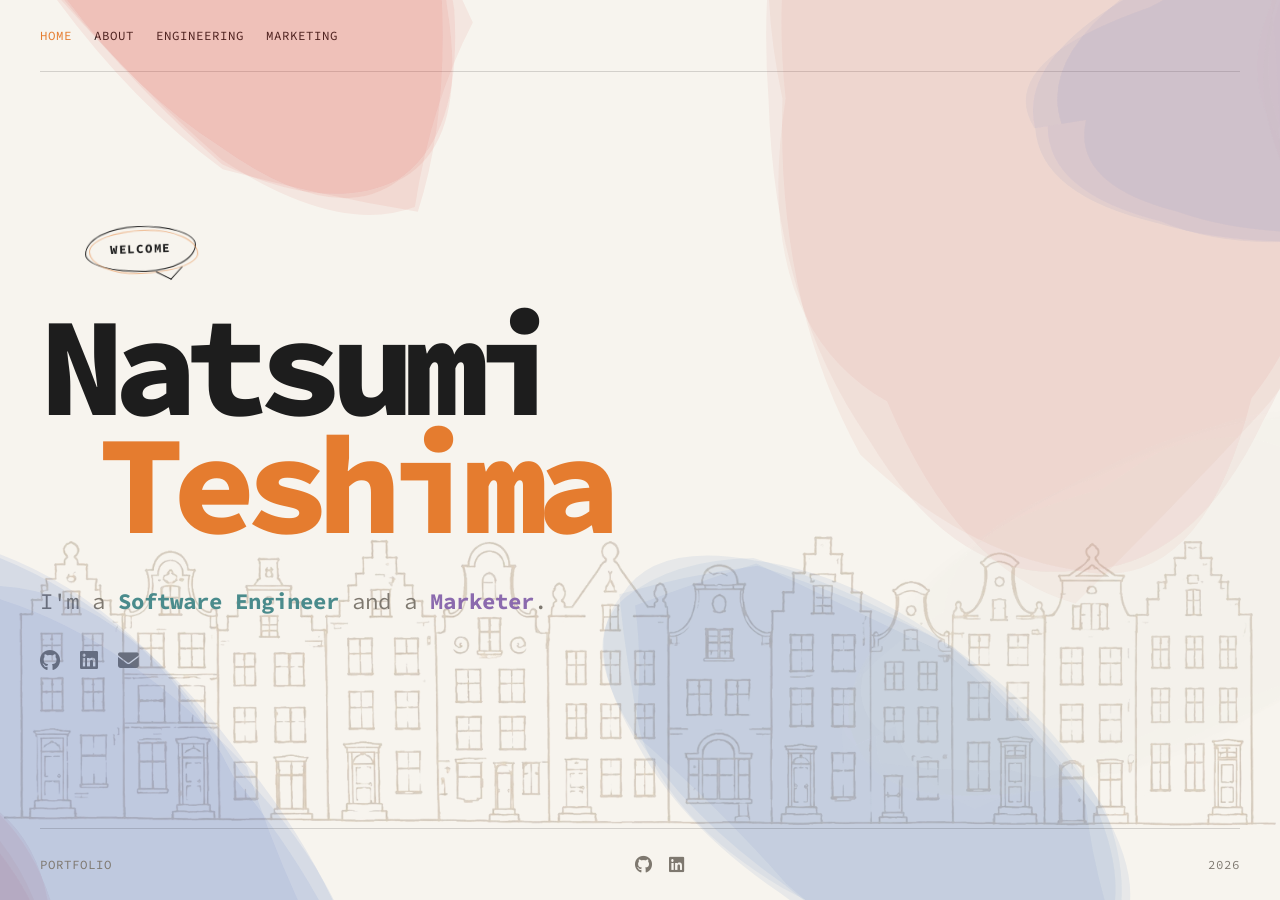
==== commit 0d9bfb53: "Add contact icons to home" ====
--- a/index.html
+++ b/index.html
@@ -7,6 +7,7 @@
     <link rel="preconnect" href="https://fonts.googleapis.com">
     <link rel="preconnect" href="https://fonts.gstatic.com" crossorigin>
     <link href="https://fonts.googleapis.com/css2?family=Source+Code+Pro:wght@400;500;600;700;800&family=M+PLUS+1+Code:wght@400;500;600;700&display=swap" rel="stylesheet">
+    <link rel="stylesheet" href="https://cdnjs.cloudflare.com/ajax/libs/font-awesome/6.4.0/css/all.min.css">
     <link rel="icon" type="image/png" href="images/favicon.png">
     <style>
         :root {
@@ -67,6 +68,39 @@
             color: var(--muted);
             position: relative;
             z-index: 2;
+        }
+
+        .hero-icons {
+            display: flex;
+            gap: 20px;
+            margin-top: 28px;
+            font-size: 1.3rem;
+        }
+
+        .hero-icons a {
+            color: var(--muted);
+            transition: color 0.25s ease, transform 0.3s cubic-bezier(0.22, 1, 0.36, 1);
+            display: inline-block;
+        }
+
+        .hero-icons a:hover {
+            color: var(--accent);
+            transform: translateY(-2px);
+        }
+
+        .footer-icons {
+            display: flex;
+            gap: 16px;
+            font-size: 1.1rem;
+        }
+
+        .footer-icons a {
+            color: var(--muted);
+            transition: color 0.25s ease;
+        }
+
+        .footer-icons a:hover {
+            color: var(--accent);
         }
 
         .logo {
@@ -365,11 +399,21 @@
                     and a
                     <a class="mkt" href="marketing.html">Marketer</a>.
                 </p>
+
+                <div class="hero-icons">
+                    <a href="https://github.com/Killua0615" target="_blank"><i class="fab fa-github"></i></a>
+                    <a href="https://linkedin.com/in/natsumi-teshima" target="_blank"><i class="fab fa-linkedin"></i></a>
+                    <a href="mailto:natsumi.teshima.dev@gmail.com"><i class="fas fa-envelope"></i></a>
+                </div>
             </section>
         </main>
 
         <footer>
             <span>Portfolio</span>
+            <span class="footer-icons">
+                <a href="https://github.com/Killua0615" target="_blank"><i class="fab fa-github"></i></a>
+                <a href="https://linkedin.com/in/natsumi-teshima" target="_blank"><i class="fab fa-linkedin"></i></a>
+            </span>
             <span>2026</span>
         </footer>
     </div>
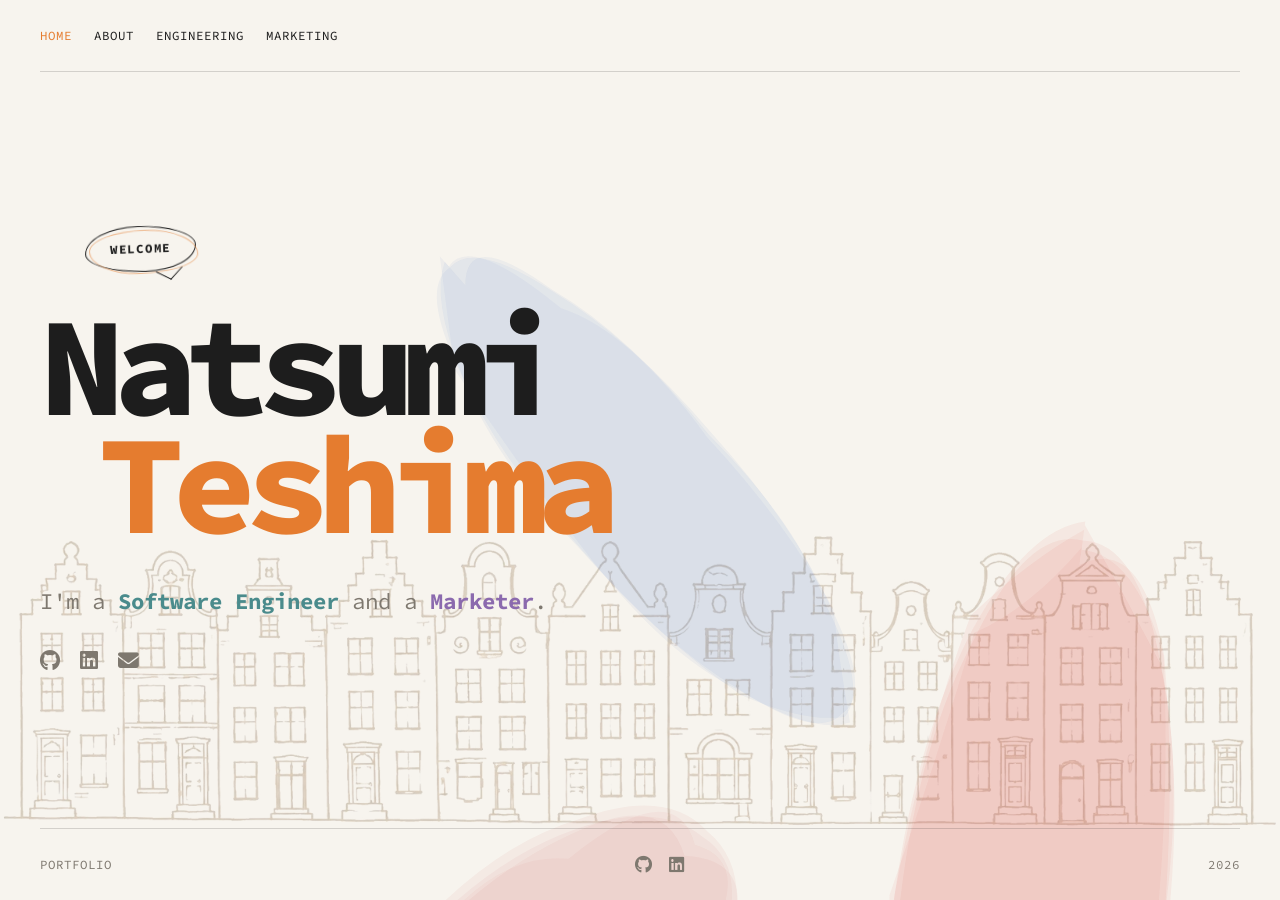
==== commit 61f5cdae: "Fix favicon for deployment" ====
--- a/index.html
+++ b/index.html
@@ -8,7 +8,7 @@
     <link rel="preconnect" href="https://fonts.gstatic.com" crossorigin>
     <link href="https://fonts.googleapis.com/css2?family=Source+Code+Pro:wght@400;500;600;700;800&family=M+PLUS+1+Code:wght@400;500;600;700&display=swap" rel="stylesheet">
     <link rel="stylesheet" href="https://cdnjs.cloudflare.com/ajax/libs/font-awesome/6.4.0/css/all.min.css">
-    <link rel="icon" type="image/png" href="images/favicon.png">
+    <link rel="icon" type="image/png" href="images/favicon.png?v=2">
     <style>
         :root {
             --bg: #f7f4ee;
